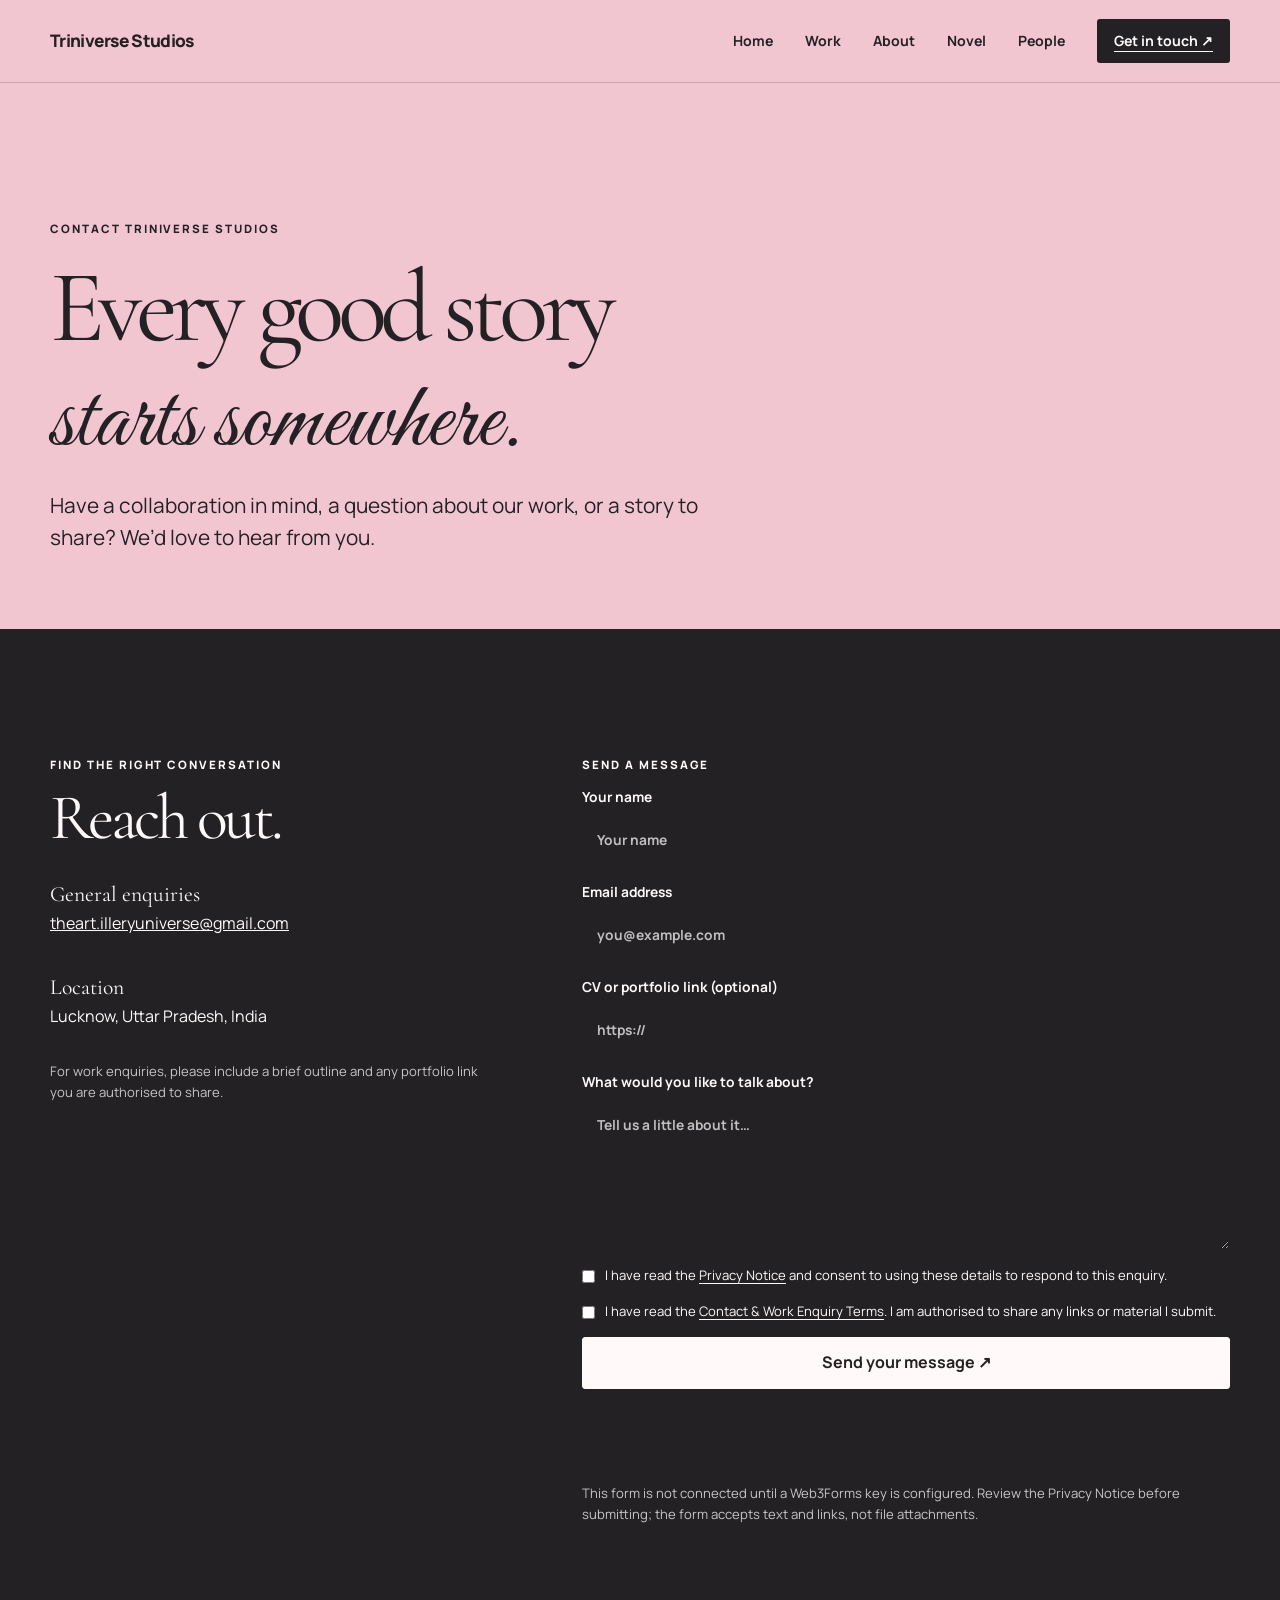
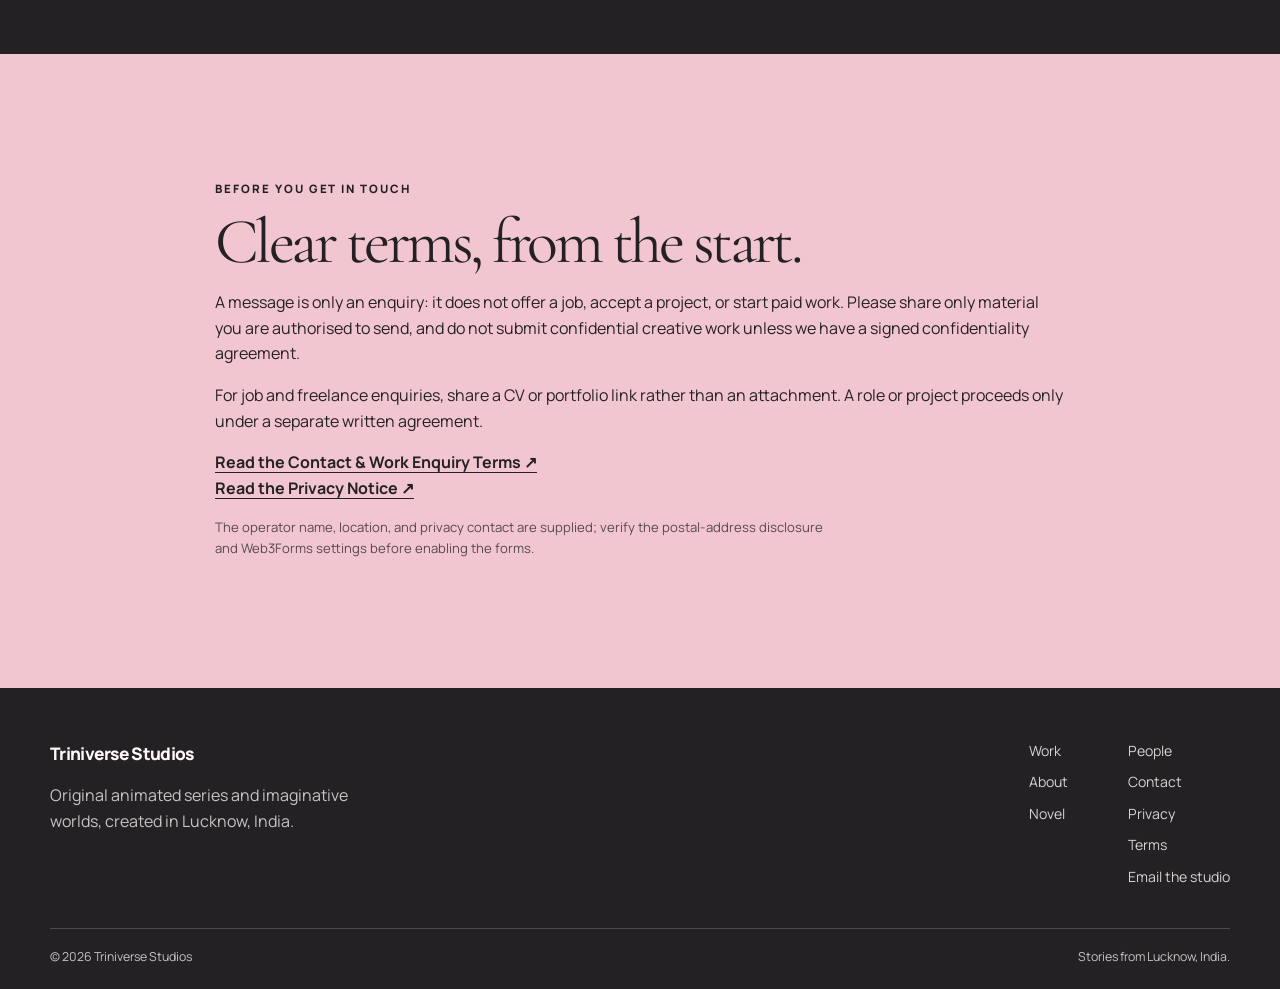
==== contact/index.html @ dff03843 "Clean URLs: restructure to directory-based routing (about/, work/, etc.)" ====
<!doctype html>
<html lang="en">
  <head>
    <meta charset="utf-8" />
    <meta name="viewport" content="width=device-width, initial-scale=1" />
    <meta name="theme-color" content="#f2c6d0" />
    <meta
      name="description"
      content="Contact Triniverse Studios in Lucknow about animation, creative collaborations, partnerships, and work opportunities."
    />
    <title>Contact Triniverse Studios | Lucknow</title>
    <link rel="icon" href="../assets/favicon.svg" type="image/svg+xml" />
    <link rel="stylesheet" href="../css/style.css" />
    <meta property="og:type" content="website" />
    <meta property="og:title" content="Contact Triniverse Studios" />
    <meta
      property="og:description"
      content="Talk to Triniverse Studios about stories, animation, and collaboration."
    />
  </head>
  <body>
    <div class="site-splash" aria-hidden="true">
      <div class="site-splash__lockup">
        <span class="site-splash__word">Triniverse</span
        ><svg
          class="site-splash__flourish"
          viewBox="0 0 320 24"
          aria-hidden="true"
        >
          <path d="M7 18C65 2 104 24 164 13S261 2 313 9" />
        </svg>
      </div>
    </div>
    <a class="skip-link" href="#main">Skip to content</a>
    <header class="site-header">
      <div class="wrap nav-wrap">
        <a class="brand" href="../"><span>Triniverse Studios</span></a
        ><button
          class="menu-toggle"
          type="button"
          aria-expanded="false"
          aria-controls="primary-navigation"
        >
          Menu
        </button>
        <nav
          class="nav-links"
          id="primary-navigation"
          aria-label="Main navigation"
        >
          <a href="../">Home</a><a href="../work/">Work</a
          ><a href="../about/">About</a><a href="../novel/">Novel</a
          ><a href="../team/">People</a
          ><a class="nav-cta" href="../contact/" aria-current="page"
            >Get in touch ↗</a
          >
        </nav>
      </div>
    </header>
    <main id="main">
      <section class="page-intro">
        <div class="wrap">
          <p class="eyebrow">Contact Triniverse Studios</p>
          <h1 class="display">
            Every good story<br /><em>starts somewhere.</em>
          </h1>
          <p class="lead">
            Have a collaboration in mind, a question about our work, or a story
            to share? We’d love to hear from you.
          </p>
        </div>
      </section>
      <section class="section section-dark">
        <div class="wrap contact-grid">
          <div>
            <p class="eyebrow">Find the right conversation</p>
            <h2>Reach out.</h2>
            <div class="contact-item">
              <h3>General enquiries</h3>
              <p>
                <a href="mailto:theart.illeryuniverse@gmail.com"
                  >theart.illeryuniverse@gmail.com</a
                >
              </p>
            </div>
            <div class="contact-item">
              <h3>Location</h3>
              <p>Lucknow, Uttar Pradesh, India</p>
            </div>
            <p class="notice">
              For work enquiries, please include a brief outline and any
              portfolio link you are authorised to share.
            </p>
          </div>
          <div>
            <p class="eyebrow">Send a message</p>
            <form
              class="contact-form"
              data-web3forms
              data-success="Thanks for reaching out. Your message has been sent."
            >
              <input
                type="hidden"
                name="subject"
                value="New enquiry from Triniverse Studios website"
              /><label
                >Your name<input
                  class="field"
                  type="text"
                  name="name"
                  autocomplete="name"
                  placeholder="Your name"
                  required /></label
              ><label
                >Email address<input
                  class="field"
                  type="email"
                  name="email"
                  autocomplete="email"
                  placeholder="you@example.com"
                  required /></label
              ><label
                >CV or portfolio link (optional)<input
                  class="field"
                  type="url"
                  name="portfolio_url"
                  placeholder="https://"
                  autocomplete="url" /></label
              ><label
                >What would you like to talk about?<textarea
                  class="field"
                  name="message"
                  placeholder="Tell us a little about it…"
                  required
                ></textarea></label
              ><label class="consent-row"
                ><input
                  type="checkbox"
                  name="privacy_consent"
                  value="yes"
                  required
                /><span
                  >I have read the
                  <a
                    href="../privacy/"
                    target="_blank"
                    rel="noopener noreferrer"
                    >Privacy Notice</a
                  >
                  and consent to using these details to respond to this
                  enquiry.</span
                ></label
              ><label class="consent-row"
                ><input
                  type="checkbox"
                  name="terms_acknowledged"
                  value="yes"
                  required
                /><span
                  >I have read the
                  <a href="../terms/" target="_blank" rel="noopener noreferrer"
                    >Contact &amp; Work Enquiry Terms</a
                  >. I am authorised to share any links or material I
                  submit.</span
                ></label
              ><button class="button button-light" type="submit">
                Send your message ↗
              </button>
              <p class="form-status" role="status" aria-live="polite"></p>
              <p class="notice">
                This form is not connected until a Web3Forms key is configured.
                Review the Privacy Notice before submitting; the form accepts
                text and links, not file attachments.
              </p>
            </form>
          </div>
        </div>
      </section>
      <section class="section">
        <div class="wrap legal-summary">
          <p class="eyebrow">Before you get in touch</p>
          <h2>Clear terms, from the start.</h2>
          <p>
            A message is only an enquiry: it does not offer a job, accept a
            project, or start paid work. Please share only material you are
            authorised to send, and do not submit confidential creative work
            unless we have a signed confidentiality agreement.
          </p>
          <p>
            For job and freelance enquiries, share a CV or portfolio link rather
            than an attachment. A role or project proceeds only under a separate
            written agreement.
          </p>
          <p>
            <a class="text-link" href="../terms/"
              >Read the Contact &amp; Work Enquiry Terms ↗</a
            ><br /><a class="text-link" href="../privacy/"
              >Read the Privacy Notice ↗</a
            >
          </p>
          <p class="notice">
            The operator name, location, and privacy contact are supplied;
            verify the postal-address disclosure and Web3Forms settings before
            enabling the forms.
          </p>
        </div>
      </section>
    </main>
    <footer class="site-footer">
      <div class="wrap">
        <div class="footer-main">
          <div class="footer-brand">
            <a class="brand" href="../">
              <span>Triniverse Studios</span>
            </a>
            <p>
              Original animated series and imaginative worlds, created in
              Lucknow, India.
            </p>
          </div>
          <nav class="footer-nav" aria-label="Footer navigation">
            <div>
              <a href="../work/">Work</a><a href="../about/">About</a
              ><a href="../novel/">Novel</a>
            </div>
            <div>
              <a href="../team/">People</a><a href="../contact/">Contact</a
              ><a href="../privacy/">Privacy</a><a href="../terms/">Terms</a
              ><a href="mailto:theart.illeryuniverse@gmail.com"
                >Email the studio</a
              >
            </div>
          </nav>
        </div>
        <div class="footer-bottom">
          <span>© <span data-year>2026</span> Triniverse Studios</span
          ><span>Stories from Lucknow, India.</span>
        </div>
      </div>
    </footer>
    <script src="../js/main.js" defer></script>
  </body>
</html>
---- css/style.css ----
@charset "UTF-8";

/* Theme tokens, reset, and shared layout */
:root {
  --pink: #f2c6d0;
  --pink-light: #fbe8ec;
  --ink: #242125;
  --paper: #fffaf9;
  --line: rgba(36, 33, 37, 0.2);
  --serif: "Cormorant Garamond", Georgia, "Times New Roman", serif;
  --sans: Manrope, Arial, Helvetica, sans-serif;
  --wrap: 1180px;
}
* {
  box-sizing: border-box;
}
html {
  scroll-behavior: smooth;
}
body {
  margin: 0;
  background: var(--pink);
  color: var(--ink);
  font-family: var(--sans);
  font-size: 16px;
  line-height: 1.6;
}
a {
  color: inherit;
}
img,
svg {
  max-width: 100%;
}
button,
input,
textarea {
  font: inherit;
}
.skip-link {
  position: absolute;
  top: -60px;
  left: 1rem;
  background: var(--ink);
  color: var(--paper);
  padding: 0.7rem 1rem;
  z-index: 20;
}
.skip-link:focus {
  top: 1rem;
}
.wrap {
  width: min(calc(100% - 48px), var(--wrap));
  margin-inline: auto;
}
/* Header and navigation */
.site-header {
  position: relative;
  z-index: 10;
  border-bottom: 1px solid var(--line);
}
.nav-wrap {
  min-height: 82px;
  display: flex;
  align-items: center;
  justify-content: space-between;
  gap: 24px;
}
.brand {
  display: inline-flex;
  align-items: center;
  gap: 11px;
  text-decoration: none;
  font-size: 1.08rem;
  font-weight: 800;
  letter-spacing: -0.04em;
}
.brand-mark {
  width: 36px;
  height: 36px;
  display: grid;
  place-items: center;
  background: var(--ink);
  color: var(--pink);
  border-radius: 50%;
  font-family: var(--serif);
  font-style: italic;
  font-size: 1.2rem;
}
.nav-links {
  display: flex;
  align-items: center;
  gap: clamp(17px, 2.5vw, 34px);
}
.nav-links a {
  text-decoration: none;
  font-size: 0.88rem;
  font-weight: 700;
}
.nav-links a:hover,
.nav-links a[aria-current="page"] {
  text-decoration: underline;
  text-underline-offset: 5px;
}
.nav-links .nav-cta {
  background: var(--ink);
  color: var(--paper);
  padding: 11px 17px;
  border-radius: 3px;
}
.menu-toggle {
  display: none;
  background: none;
  border: 1px solid var(--ink);
  padding: 9px 12px;
  border-radius: 3px;
  color: var(--ink);
  font-weight: 700;
}
/* Typography and reusable controls */
.eyebrow {
  text-transform: uppercase;
  font-size: 0.72rem;
  font-weight: 800;
  letter-spacing: 0.17em;
}
.display {
  font-family: var(--serif);
  font-weight: 400;
  letter-spacing: -0.065em;
  line-height: 0.98;
  font-size: clamp(3rem, 8vw, 7.5rem);
  margin: 19px 0 25px;
}
.display em {
  font:
    400 0.94em/0.82 "Triniverse Script",
    "Brush Script MT",
    "Segoe Script",
    cursive;
  letter-spacing: 0;
  display: inline-block;
  vertical-align: -0.05em;
}
.lead {
  font-size: clamp(1.05rem, 1.8vw, 1.3rem);
  max-width: 650px;
  line-height: 1.55;
}
.button {
  display: inline-flex;
  align-items: center;
  justify-content: center;
  gap: 10px;
  min-height: 48px;
  padding: 12px 20px;
  background: var(--ink);
  color: var(--paper);
  text-decoration: none;
  border: 1px solid var(--ink);
  border-radius: 3px;
  font-weight: 700;
  cursor: pointer;
}
.button:hover {
  background: transparent;
  color: var(--ink);
}
.button-light {
  background: var(--paper);
  color: var(--ink);
  border-color: var(--paper);
}
.button-light:hover {
  background: transparent;
  color: var(--paper);
}
.text-link {
  font-weight: 700;
  text-decoration-thickness: 1px;
  text-underline-offset: 4px;
}
.hero {
  padding: clamp(74px, 11vw, 150px) 0 88px;
  position: relative;
  overflow: hidden;
}
.hero-grid {
  display: grid;
  grid-template-columns: 1.2fr 0.8fr;
  align-items: center;
  gap: 45px;
}
.hero-copy {
  position: relative;
  z-index: 1;
}
.hero .display {
  max-width: 800px;
}
.hero-art {
  min-height: 420px;
  position: relative;
  display: grid;
  place-items: center;
}
.orbit {
  width: min(33vw, 370px);
  aspect-ratio: 1;
  border: 1px solid var(--ink);
  border-radius: 50%;
  position: absolute;
}
.orbit:before,
.orbit:after {
  content: "";
  position: absolute;
  border: 1px solid var(--ink);
  border-radius: 50%;
  inset: 12%;
}
.orbit:after {
  inset: 25%;
}
.hero-planet {
  width: 47%;
  aspect-ratio: 1;
  border-radius: 47% 53% 51% 49%;
  background: var(--ink);
  position: relative;
  display: grid;
  place-items: center;
  color: var(--pink);
  font: italic clamp(3rem, 8vw, 6rem) var(--serif);
  transform: rotate(-12deg);
}
.hero-planet:after {
  content: "";
  position: absolute;
  width: 130%;
  height: 23%;
  border: 2px solid var(--ink);
  border-radius: 50%;
  transform: rotate(-25deg);
}
.spark {
  position: absolute;
  font-family: var(--serif);
  font-size: 2rem;
}
.spark-one {
  top: 13%;
  right: 18%;
}
.spark-two {
  bottom: 15%;
  left: 11%;
}
.hero-caption {
  position: absolute;
  right: 0;
  bottom: 0;
  font-size: 0.74rem;
  text-transform: uppercase;
  letter-spacing: 0.12em;
}
/* Sections, artwork, and project cards */
.section {
  padding: clamp(68px, 9vw, 118px) 0;
}
.section-dark {
  background: var(--ink);
  color: var(--paper);
}
.section-paper {
  background: var(--paper);
}
.section-head {
  display: flex;
  align-items: end;
  justify-content: space-between;
  gap: 25px;
  margin-bottom: 40px;
}
.section-head h2,
.section h2 {
  font: 400 clamp(2.5rem, 5vw, 4.6rem) / 1 var(--serif);
  letter-spacing: -0.055em;
  margin: 12px 0;
}
.section-head p {
  max-width: 400px;
  margin: 0;
}
.cards {
  display: grid;
  grid-template-columns: repeat(3, 1fr);
  gap: 19px;
}
.project-card {
  min-width: 0;
  transition: transform 0.42s cubic-bezier(0.2, 0.72, 0.22, 1);
}
.project-card:hover {
  transform: translateY(-5px);
}
.project-card .art-card {
  transition: transform 0.42s cubic-bezier(0.2, 0.72, 0.22, 1);
}
.project-card:hover .art-card {
  transform: scale(1.015);
}
.project-card .shape,
.project-card .shape-star {
  transition: transform 0.55s cubic-bezier(0.2, 0.72, 0.22, 1);
}
.project-card:hover .shape {
  transform: scale(1.08) rotate(6deg);
}
.project-card:hover .shape-star {
  transform: rotate(27deg) scale(1.08);
}
.art-card {
  aspect-ratio: 4/3;
  position: relative;
  overflow: hidden;
  background: var(--pink-light);
  display: grid;
  place-items: center;
}
.art-card.ink-art {
  background: var(--ink);
  color: var(--pink);
}
.art-card.pink-art {
  background: #e6aab9;
}
.art-card.paper-art {
  background: var(--paper);
}
.art-label {
  position: absolute;
  left: 16px;
  bottom: 13px;
  font-size: 0.7rem;
  text-transform: uppercase;
  letter-spacing: 0.12em;
  font-weight: 800;
}
.shape {
  position: relative;
  width: 45%;
  aspect-ratio: 1;
  border-radius: 50%;
  background: var(--ink);
}
.shape:before {
  content: "";
  position: absolute;
  width: 72%;
  height: 72%;
  right: -38%;
  top: 17%;
  border: 1.5px solid currentColor;
  border-radius: 50%;
}
.pink-art .shape {
  background: var(--paper);
}
.ink-art .shape {
  background: var(--pink);
}
.paper-art .shape {
  background: #e6aab9;
}
.shape-star {
  font: clamp(4rem, 9vw, 8rem) var(--serif);
  color: var(--pink);
  position: absolute;
  transform: rotate(15deg);
}
.project-info {
  padding: 14px 0 0;
  display: flex;
  justify-content: space-between;
  gap: 12px;
  align-items: baseline;
}
.project-info h3 {
  font: 400 1.55rem var(--serif);
  margin: 0;
}
.project-info p {
  font-size: 0.8rem;
  margin: 0;
  opacity: 0.75;
}
/* Studio, team, novel, and contact layouts */
.split {
  display: grid;
  grid-template-columns: 1fr 1fr;
  gap: clamp(35px, 8vw, 110px);
  align-items: center;
}
.split-art {
  min-height: 410px;
  background: var(--pink);
  display: grid;
  place-items: center;
  position: relative;
  overflow: hidden;
}
.section-dark .split-art {
  background: var(--pink);
}
.split-art .orbit {
  width: 65%;
}
.split-copy p {
  max-width: 540px;
}
.split-copy .button {
  margin-top: 14px;
}
.quote-band {
  padding: 55px 0;
  text-align: center;
}
.quote-band p {
  font: italic clamp(1.8rem, 4vw, 3.8rem) / 1.2 var(--serif);
  max-width: 920px;
  margin: 0 auto;
}
.cta-panel {
  padding: clamp(35px, 6vw, 72px);
  background: var(--ink);
  color: var(--paper);
  display: flex;
  justify-content: space-between;
  align-items: center;
  gap: 32px;
}
.cta-panel h2 {
  font: 400 clamp(2.5rem, 5vw, 4.5rem) / 1 var(--serif);
  margin: 12px 0;
}
.page-intro {
  padding: clamp(65px, 10vw, 125px) 0 55px;
}
.page-intro .display {
  max-width: 930px;
}
.page-intro .lead {
  max-width: 700px;
}
.project-list {
  display: grid;
  grid-template-columns: 1fr 1fr;
  gap: 48px 22px;
}
.project-list .art-card {
  aspect-ratio: 1.25;
}
.project-list .project-info {
  padding-top: 17px;
}
.project-note {
  margin-top: 55px;
  padding: 24px;
  border: 1px solid var(--ink);
  max-width: 740px;
}
.about-statement {
  font: 400 clamp(2rem, 4vw, 3.7rem) / 1.17 var(--serif);
  max-width: 960px;
  letter-spacing: -0.04em;
}
.value-grid {
  display: grid;
  grid-template-columns: repeat(3, 1fr);
  gap: 20px;
  margin-top: 42px;
}
.value-card {
  border-top: 1px solid currentColor;
  padding-top: 16px;
}
.value-card h3 {
  font: 400 1.8rem var(--serif);
  margin: 8px 0;
}
.team-group {
  margin-top: 42px;
}
.team-group h2 {
  font: 400 clamp(2rem, 4vw, 3rem) var(--serif);
  margin-bottom: 20px;
}
.team-grid {
  display: grid;
  grid-template-columns: repeat(3, 1fr);
  gap: 18px;
}
.person {
  border-top: 1px solid var(--line);
  padding-top: 16px;
}
.portrait {
  height: 190px;
  background: var(--pink-light);
  display: grid;
  place-items: center;
  margin-bottom: 13px;
}
.portrait span {
  width: 82px;
  height: 82px;
  border-radius: 50%;
  background: var(--ink);
  color: var(--pink);
  display: grid;
  place-items: center;
  font: italic 2.1rem var(--serif);
}
.person h3 {
  font: 400 1.5rem var(--serif);
  margin: 0;
}
.person p {
  margin: 3px 0;
  font-size: 0.86rem;
  opacity: 0.78;
}
.novel-panel {
  display: grid;
  grid-template-columns: 1fr 1fr;
  min-height: 450px;
  background: var(--ink);
  color: var(--paper);
}
.novel-art {
  background: var(--pink);
  display: grid;
  place-items: center;
  position: relative;
  overflow: hidden;
}
.book-shape {
  width: 45%;
  height: 65%;
  background: var(--ink);
  transform: rotate(-8deg);
  box-shadow: 16px 14px 0 rgba(36, 33, 37, 0.18);
  display: grid;
  place-items: center;
  color: var(--pink);
  text-align: center;
  padding: 25px;
}
.book-shape span {
  font: italic clamp(2rem, 5vw, 4rem) / 0.95 var(--serif);
}
.novel-copy {
  padding: clamp(28px, 6vw, 70px);
  align-self: center;
}
.novel-copy h2 {
  font: 400 clamp(2.5rem, 5vw, 4.5rem) / 1 var(--serif);
  margin: 10px 0;
}
.form-row {
  display: flex;
  gap: 9px;
  margin-top: 23px;
}
.form-row input {
  min-width: 0;
  flex: 1;
}
.field {
  width: 100%;
  border: 1px solid currentColor;
  background: transparent;
  padding: 13px 14px;
  border-radius: 3px;
  color: inherit;
}
.field::placeholder {
  color: currentColor;
  opacity: 0.72;
}
.form-status {
  min-height: 1.5em;
  font-size: 0.88rem;
}
.form-status a {
  color: inherit;
}
.contact-grid {
  display: grid;
  grid-template-columns: 0.8fr 1.2fr;
  gap: clamp(36px, 8vw, 100px);
}
.contact-form {
  display: grid;
  gap: 16px;
}
.contact-form label {
  display: grid;
  gap: 7px;
  font-weight: 700;
  font-size: 0.86rem;
}
.contact-form .field {
  border-color: var(--line);
}
.contact-form textarea {
  min-height: 150px;
  resize: vertical;
}
.contact-item {
  padding: 18px 0;
  border-top: 1px solid var(--line);
}
.contact-item h3 {
  font: 400 1.35rem var(--serif);
  margin: 0 0 4px;
}
.contact-item p {
  margin: 0;
}
/* Footer */
.site-footer {
  background: var(--ink);
  color: var(--paper);
  padding: 52px 0 22px;
}
.footer-main {
  display: flex;
  justify-content: space-between;
  gap: 40px;
  padding-bottom: 40px;
}
.footer-brand {
  max-width: 380px;
}
.footer-brand p {
  opacity: 0.75;
  max-width: 340px;
}
.footer-nav {
  display: flex;
  gap: clamp(20px, 5vw, 60px);
}
.footer-nav div {
  display: grid;
  align-content: start;
  gap: 9px;
}
.footer-nav a {
  text-decoration: none;
  font-size: 0.88rem;
  opacity: 0.82;
}
.footer-nav a:hover {
  opacity: 1;
  text-decoration: underline;
}
.footer-bottom {
  border-top: 1px solid rgba(255, 255, 255, 0.24);
  padding-top: 18px;
  display: flex;
  justify-content: space-between;
  gap: 20px;
  font-size: 0.77rem;
  opacity: 0.75;
}
.notice {
  font-size: 0.82rem;
  opacity: 0.75;
  max-width: 620px;
}
.reveal {
  animation: appear 0.7s ease both;
}
@keyframes appear {
  from {
    opacity: 0;
    transform: translateY(14px);
  }
  to {
    opacity: 1;
    transform: translateY(0);
  }
}
@media (prefers-reduced-motion: reduce) {
  *,
  *::before,
  *::after {
    scroll-behavior: auto !important;
    animation-duration: 0.01ms !important;
    animation-iteration-count: 1 !important;
    transition-duration: 0.01ms !important;
  }
  .site-splash,
  .site-splash__word,
  .site-splash__flourish path {
    animation-delay: 0ms;
  }
}
/* Responsive layout */
@media (max-width: 800px) {
  .nav-wrap {
    min-height: 72px;
  }
  .menu-toggle {
    display: block;
  }
  .nav-links {
    display: none;
    position: absolute;
    top: 100%;
    left: 0;
    right: 0;
    background: var(--pink);
    padding: 20px 24px 24px;
    border-bottom: 1px solid var(--line);
    flex-direction: column;
    align-items: stretch;
    gap: 0;
  }
  .nav-links.is-open {
    display: flex;
  }
  .nav-links a {
    padding: 12px 0;
  }
  .nav-links .nav-cta {
    padding: 12px 16px;
    margin-top: 8px;
    text-align: center;
  }
  .hero-grid {
    grid-template-columns: 1fr;
    gap: 10px;
  }
  .hero-art {
    min-height: 300px;
  }
  .orbit {
    width: min(64vw, 310px);
  }
  .hero-caption {
    right: 12px;
  }
  .cards {
    grid-template-columns: repeat(2, 1fr);
  }
  .cards .project-card:last-child {
    display: none;
  }
  .split,
  .contact-grid {
    grid-template-columns: 1fr;
  }
  .split-art {
    min-height: 330px;
  }
  .novel-panel {
    grid-template-columns: 1fr;
  }
  .novel-art {
    min-height: 310px;
  }
  .value-grid {
    grid-template-columns: 1fr;
  }
  .team-grid {
    grid-template-columns: repeat(2, 1fr);
  }
}
@media (max-width: 560px) {
  .wrap {
    width: min(calc(100% - 34px), var(--wrap));
  }
  .display {
    font-size: clamp(3.05rem, 15vw, 5rem);
  }
  .hero {
    padding-top: 65px;
  }
  .hero-art {
    min-height: 260px;
  }
  .section-head {
    align-items: start;
    flex-direction: column;
  }
  .cards,
  .project-list,
  .team-grid {
    grid-template-columns: 1fr;
  }
  .cards .project-card:last-child {
    display: block;
  }
  .project-list {
    gap: 32px;
  }
  .art-card {
    aspect-ratio: 1.3;
  }
  .project-list .art-card {
    aspect-ratio: 1.25;
  }
  .cta-panel {
    align-items: start;
    flex-direction: column;
  }
  .form-row {
    flex-direction: column;
  }
  .footer-main,
  .footer-bottom {
    flex-direction: column;
  }
  .footer-nav {
    justify-content: space-between;
  }
  .portrait {
    height: 230px;
  }
  .novel-panel {
    margin-inline: -1px;
  }
}
/* Local fonts and branded splash */
@font-face {
  font-family: "Cormorant Garamond";
  src: url("../assets/fonts/cormorant-garamond.woff2") format("woff2");
  font-style: normal;
  font-weight: 400;
  font-display: swap;
}
@font-face {
  font-family: Manrope;
  src: url("../assets/fonts/manrope.woff2") format("woff2");
  font-style: normal;
  font-weight: 200 800;
  font-display: swap;
}
@font-face {
  font-family: "Triniverse Script";
  src: url("../assets/fonts/triniverse-script.woff2") format("woff2");
  font-style: normal;
  font-weight: 400;
  font-display: swap;
}
.site-splash {
  position: fixed;
  inset: 0;
  z-index: 1000;
  display: grid;
  place-items: center;
  background: var(--ink);
  animation: splash-dismiss 1.2s cubic-bezier(0.76, 0, 0.24, 1) 0.2s forwards;
}
.site-splash__lockup {
  display: grid;
  justify-items: center;
  padding: 20px;
}
.site-splash__word {
  color: var(--pink);
  font:
    400 clamp(4.5rem, 13vw, 9rem) / 0.95 "Triniverse Script",
    "Brush Script MT",
    "Segoe Script",
    cursive;
  white-space: nowrap;
  clip-path: inset(-0.1em 100% -0.15em 0);
  animation: splash-write 0.82s cubic-bezier(0.2, 0.72, 0.22, 1) both;
}
.site-splash__flourish {
  width: min(70vw, 440px);
  height: auto;
  margin-top: -0.15rem;
  overflow: visible;
  color: var(--pink);
}
.site-splash__flourish path {
  fill: none;
  stroke: currentColor;
  stroke-width: 1.6;
  stroke-linecap: round;
  stroke-dasharray: 380;
  stroke-dashoffset: 380;
  animation: splash-flourish 0.76s ease-out 0.55s forwards;
}
@keyframes splash-write {
  from {
    clip-path: inset(-0.1em 100% -0.15em 0);
    opacity: 0.75;
    transform: translateX(-0.08em);
  }
  to {
    clip-path: inset(-0.1em -4% -0.15em 0);
    opacity: 1;
    transform: translateX(0);
  }
}
@keyframes splash-flourish {
  to {
    stroke-dashoffset: 0;
  }
}
@keyframes splash-dismiss {
  0%,
  70% {
    opacity: 1;
    visibility: visible;
  }
  100% {
    opacity: 0;
    visibility: hidden;
  }
}
.reveal-on-view {
  opacity: 0;
  transform: translateY(22px);
  transition:
    opacity 0.72s cubic-bezier(0.2, 0.72, 0.22, 1),
    transform 0.72s cubic-bezier(0.2, 0.72, 0.22, 1);
  transition-delay: var(--reveal-delay, 0ms);
}
.reveal-on-view.is-in-view {
  opacity: 1;
  transform: translateY(0);
}
.button {
  transition:
    background-color 0.24s,
    color 0.24s,
    transform 0.24s;
}
.button:hover {
  transform: translateY(-2px);
}
.nav-links a {
  transition:
    opacity 0.2s,
    color 0.2s;
}

/* Legal pages and consent controls */
.legal-content {
  max-width: 850px;
}
.legal-content h2 {
  font: 500 clamp(1.8rem, 3vw, 2.45rem) / 1.1 var(--serif);
  letter-spacing: -0.025em;
  margin: 42px 0 12px;
}
.legal-content h2:first-of-type {
  margin-top: 30px;
}
.legal-content p,
.legal-content li {
  max-width: 78ch;
}
.legal-content ul {
  padding-left: 1.3rem;
}
.legal-content li {
  padding-left: 0.25rem;
  margin: 0.45rem 0;
}
.legal-content a,
.legal-summary a {
  overflow-wrap: anywhere;
}
.legal-warning {
  padding: 18px 20px;
  border: 1px solid var(--ink);
  background: var(--pink-light);
}
.legal-summary {
  max-width: 850px;
}
.legal-summary h2 {
  font: 400 clamp(2.4rem, 5vw, 4rem) / 1 var(--serif);
  margin: 10px 0;
}
.consent-row,
.contact-form .consent-row {
  display: flex;
  align-items: flex-start;
  gap: 10px;
  font-size: 0.82rem;
  line-height: 1.5;
  font-weight: 400;
}
.consent-row input {
  flex: none;
  margin: 0.28rem 0 0;
  accent-color: var(--pink);
}
.consent-row a {
  color: inherit;
  text-underline-offset: 3px;
}
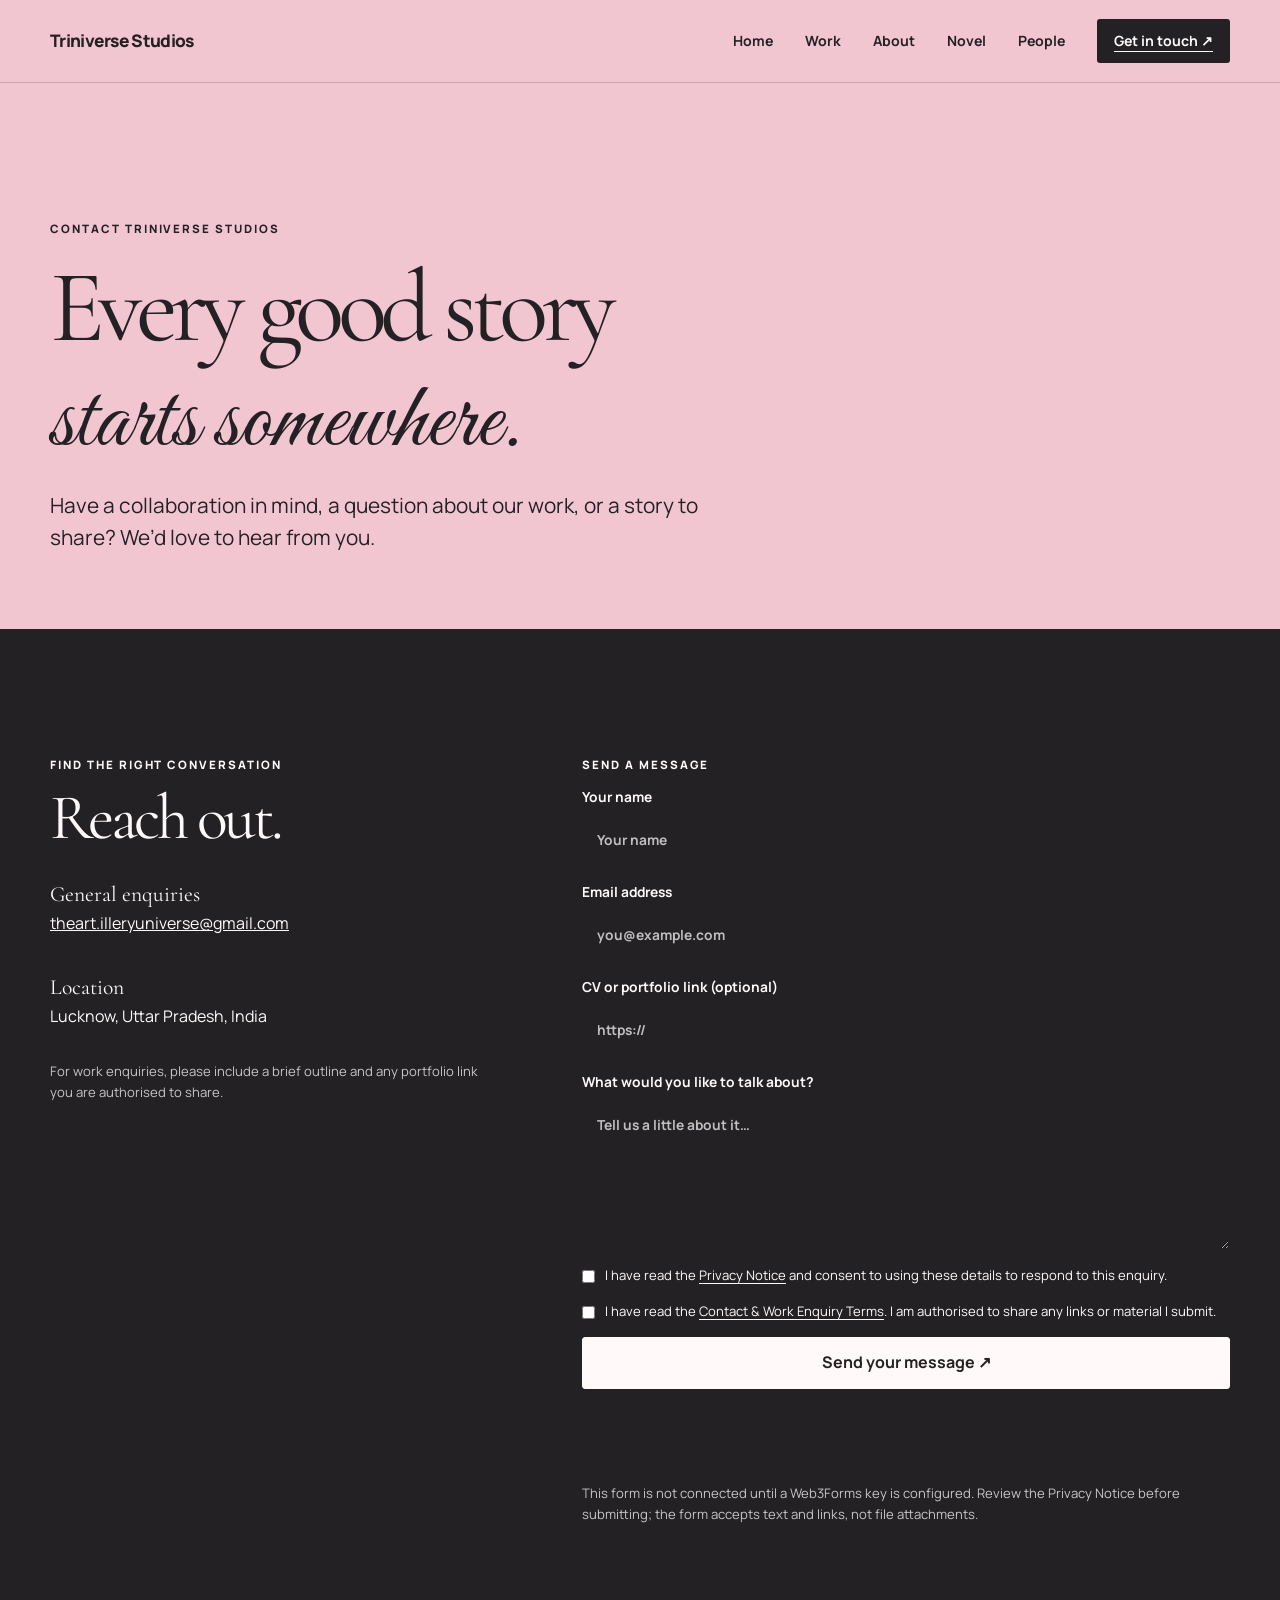
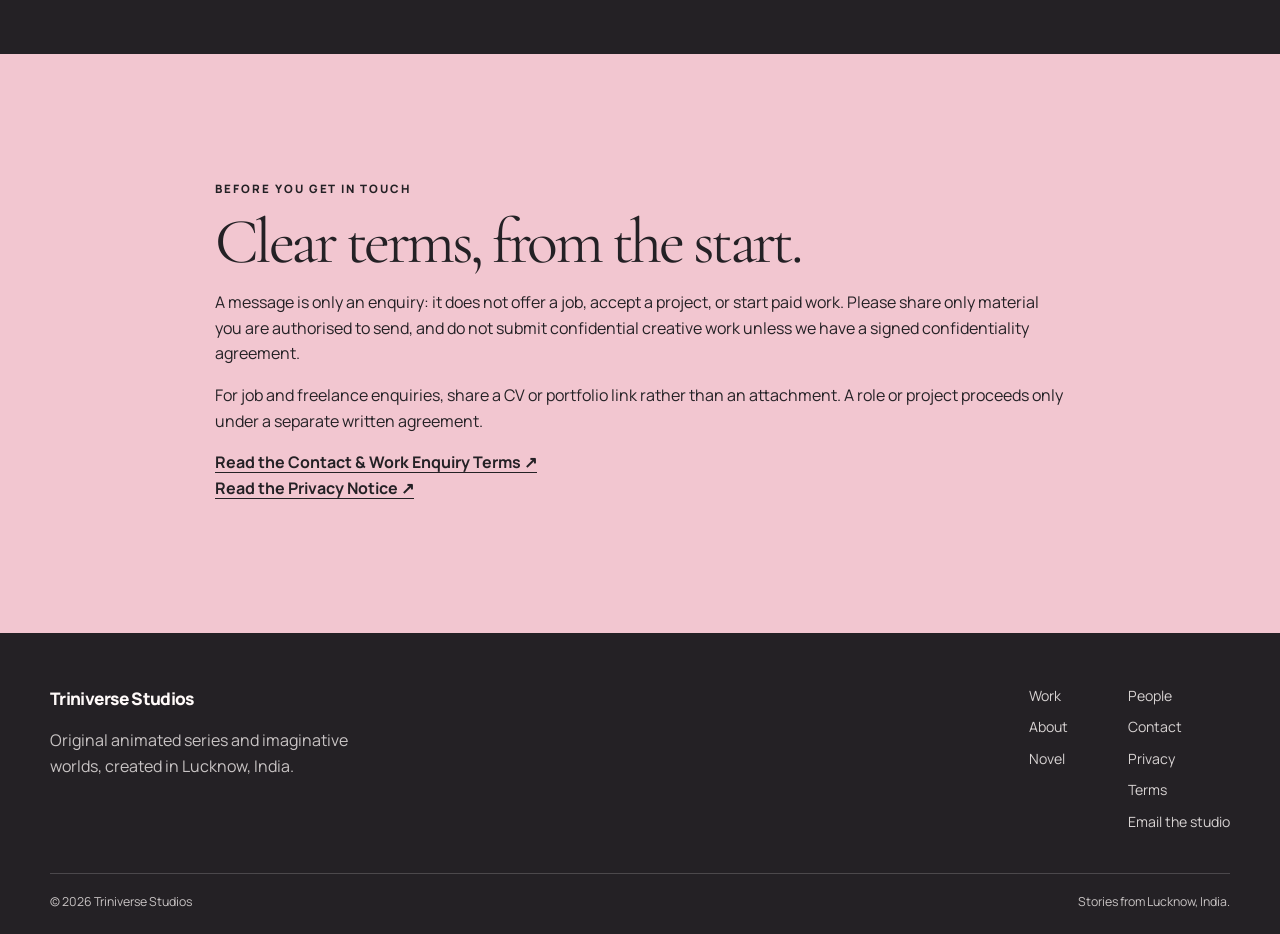
==== commit 13fe48a8: "Remove operator notice from contact page Removed notice paragraph about operator information and set" ====
--- a/contact/index.html
+++ b/contact/index.html
@@ -198,11 +198,6 @@
               >Read the Privacy Notice ↗</a
             >
           </p>
-          <p class="notice">
-            The operator name, location, and privacy contact are supplied;
-            verify the postal-address disclosure and Web3Forms settings before
-            enabling the forms.
-          </p>
         </div>
       </section>
     </main>
--- a/css/style.css
+++ b/css/style.css
@@ -531,42 +531,175 @@
   font-size: 0.86rem;
   opacity: 0.78;
 }
-.novel-panel {
+.novel-hero-section {
+  padding: clamp(56px, 9vw, 112px) 0;
+}
+.novel-hero {
+  display: grid;
+  grid-template-columns: minmax(0, 0.85fr) minmax(0, 1.15fr);
+  align-items: center;
+  gap: clamp(36px, 8vw, 100px);
+}
+.novel-cover {
+  width: min(100%, 420px);
+  margin: 0 auto;
+  padding: 10px;
+  background: var(--ink);
+  box-shadow: 12px 14px 0 rgba(36, 33, 37, 0.18);
+}
+.novel-cover img {
+  display: block;
+  width: 100%;
+  height: auto;
+}
+.novel-hero-copy .display {
+  margin: 12px 0 0;
+}
+.novel-subtitle {
+  margin: 0 0 20px;
+  font: italic clamp(1.8rem, 3vw, 2.4rem) / 1 var(--serif);
+}
+.novel-hero-copy .lead {
+  max-width: 540px;
+}
+.chapter-dialog {
+  width: min(880px, calc(100% - 32px));
+  max-width: none;
+  height: min(90vh, 940px);
+  height: min(90dvh, 940px);
+  max-height: calc(100vh - 32px);
+  max-height: calc(100dvh - 32px);
+  margin: auto;
+  padding: 0;
+  border: 1px solid var(--ink);
+  background: var(--paper);
+  color: var(--ink);
+  overflow: hidden;
+}
+.chapter-dialog::backdrop {
+  background: rgba(36, 33, 37, 0.78);
+  backdrop-filter: blur(4px);
+}
+.chapter-dialog[open] {
+  animation: chapter-dialog-in 0.24s ease-out both;
+}
+@keyframes chapter-dialog-in {
+  from {
+    opacity: 0;
+    transform: translateY(12px) scale(0.99);
+  }
+  to {
+    opacity: 1;
+    transform: translateY(0) scale(1);
+  }
+}
+body.reader-open {
+  overflow: hidden;
+}
+.chapter-dialog__surface {
+  height: 100%;
+  display: flex;
+  flex-direction: column;
+}
+.chapter-dialog__header {
+  display: flex;
+  align-items: flex-start;
+  justify-content: space-between;
+  gap: 24px;
+  padding: clamp(20px, 4vw, 36px);
+  border-bottom: 1px solid var(--line);
+  background: var(--pink);
+}
+.chapter-dialog__header .eyebrow {
+  margin: 0 0 4px;
+}
+.chapter-dialog__header h2 {
+  margin: 0;
+  font: 500 clamp(2rem, 4vw, 3rem) / 1 var(--serif);
+}
+.chapter-dialog__close {
+  flex: none;
+  width: 44px;
+  height: 44px;
+  border: 1px solid var(--ink);
+  border-radius: 50%;
+  background: transparent;
+  color: var(--ink);
+  font-size: 1.8rem;
+  line-height: 1;
+  cursor: pointer;
+}
+.chapter-dialog__close:hover {
+  background: var(--ink);
+  color: var(--pink);
+}
+.chapter-dialog__body {
+  min-height: 0;
+  padding: clamp(20px, 5vw, 48px);
+  overflow-y: auto;
+  overscroll-behavior: contain;
+  scrollbar-color: var(--ink) var(--pink-light);
+}
+.chapter-verse {
+  margin: 0 0 38px;
+  padding: clamp(20px, 4vw, 34px);
+  background: var(--ink);
+  color: var(--paper);
+  text-align: center;
+}
+.chapter-verse .eyebrow {
+  color: var(--pink);
+}
+.verse-quote {
+  max-width: 880px;
+  margin: 14px auto 0;
+  font: italic clamp(1.1rem, 2.4vw, 1.65rem) / 1.75 var(--serif);
+}
+.verse-quote p {
+  margin: 0;
+}
+.novel-chapter {
+  max-width: 800px;
+}
+.novel-chapter h2 {
+  margin: 2.4rem 0 0.8rem;
+  font: 500 clamp(2rem, 4vw, 3rem) / 1.08 var(--serif);
+  letter-spacing: -0.025em;
+}
+.novel-chapter h2:first-of-type {
+  margin-top: 0.8rem;
+}
+.novel-chapter h3 {
+  margin: 1.8rem 0 0.5rem;
+  font: 600 clamp(1.55rem, 3vw, 2rem) / 1.1 var(--serif);
+}
+.novel-chapter p {
+  max-width: 72ch;
+  font-size: 1.04rem;
+  line-height: 1.9;
+}
+.novel-chapter .chapter-opening {
+  font: 500 clamp(1.2rem, 2.2vw, 1.5rem) / 1.65 var(--serif);
+}
+.novel-chapter .chapter-ending {
+  margin-top: 2rem;
+  padding-left: 20px;
+  border-left: 3px solid var(--ink);
+  font: italic 500 clamp(1.2rem, 2.2vw, 1.5rem) / 1.6 var(--serif);
+}
+.novel-updates {
   display: grid;
   grid-template-columns: 1fr 1fr;
-  min-height: 450px;
-  background: var(--ink);
-  color: var(--paper);
-}
-.novel-art {
-  background: var(--pink);
-  display: grid;
-  place-items: center;
-  position: relative;
-  overflow: hidden;
-}
-.book-shape {
-  width: 45%;
-  height: 65%;
-  background: var(--ink);
-  transform: rotate(-8deg);
-  box-shadow: 16px 14px 0 rgba(36, 33, 37, 0.18);
-  display: grid;
-  place-items: center;
-  color: var(--pink);
-  text-align: center;
-  padding: 25px;
-}
-.book-shape span {
-  font: italic clamp(2rem, 5vw, 4rem) / 0.95 var(--serif);
-}
-.novel-copy {
-  padding: clamp(28px, 6vw, 70px);
-  align-self: center;
-}
-.novel-copy h2 {
-  font: 400 clamp(2.5rem, 5vw, 4.5rem) / 1 var(--serif);
+  align-items: center;
+  gap: clamp(32px, 7vw, 88px);
+  max-width: 1000px;
+}
+.novel-updates h2 {
   margin: 10px 0;
+  font: 400 clamp(2.4rem, 4.5vw, 4rem) / 1 var(--serif);
+}
+.novel-updates form {
+  max-width: 600px;
 }
 .form-row {
   display: flex;
@@ -766,11 +899,12 @@
   .split-art {
     min-height: 330px;
   }
-  .novel-panel {
+  .novel-hero,
+  .novel-updates {
     grid-template-columns: 1fr;
   }
-  .novel-art {
-    min-height: 310px;
+  .novel-cover {
+    width: min(78%, 380px);
   }
   .value-grid {
     grid-template-columns: 1fr;
@@ -830,8 +964,29 @@
   .portrait {
     height: 230px;
   }
-  .novel-panel {
-    margin-inline: -1px;
+  .novel-hero {
+    gap: 30px;
+  }
+  .novel-cover {
+    width: min(82vw, 350px);
+  }
+  .chapter-dialog {
+    width: 100%;
+    height: 100vh;
+    height: 100dvh;
+    max-height: 100vh;
+    max-height: 100dvh;
+    margin: 0;
+    border: 0;
+  }
+  .chapter-dialog__header {
+    padding: 16px 18px;
+  }
+  .chapter-dialog__body {
+    padding: 18px;
+  }
+  .chapter-verse {
+    margin-bottom: 28px;
   }
 }
 /* Local fonts and branded splash */
@@ -1009,3 +1164,22 @@
   color: inherit;
   text-underline-offset: 3px;
 }
+
+/* Chapter images in prologue reader */
+.chapter-image {
+  margin: 2.5em 0;
+  text-align: center;
+}
+.chapter-image img {
+  max-width: 100%;
+  height: auto;
+  border-radius: 6px;
+  border: 1px solid var(--line);
+  box-shadow: 0 8px 24px -8px rgba(36, 33, 37, 0.3);
+}
+.chapter-image figcaption {
+  margin-top: 0.75em;
+  font: italic 0.88rem var(--serif);
+  color: var(--ink);
+  opacity: 0.7;
+}
